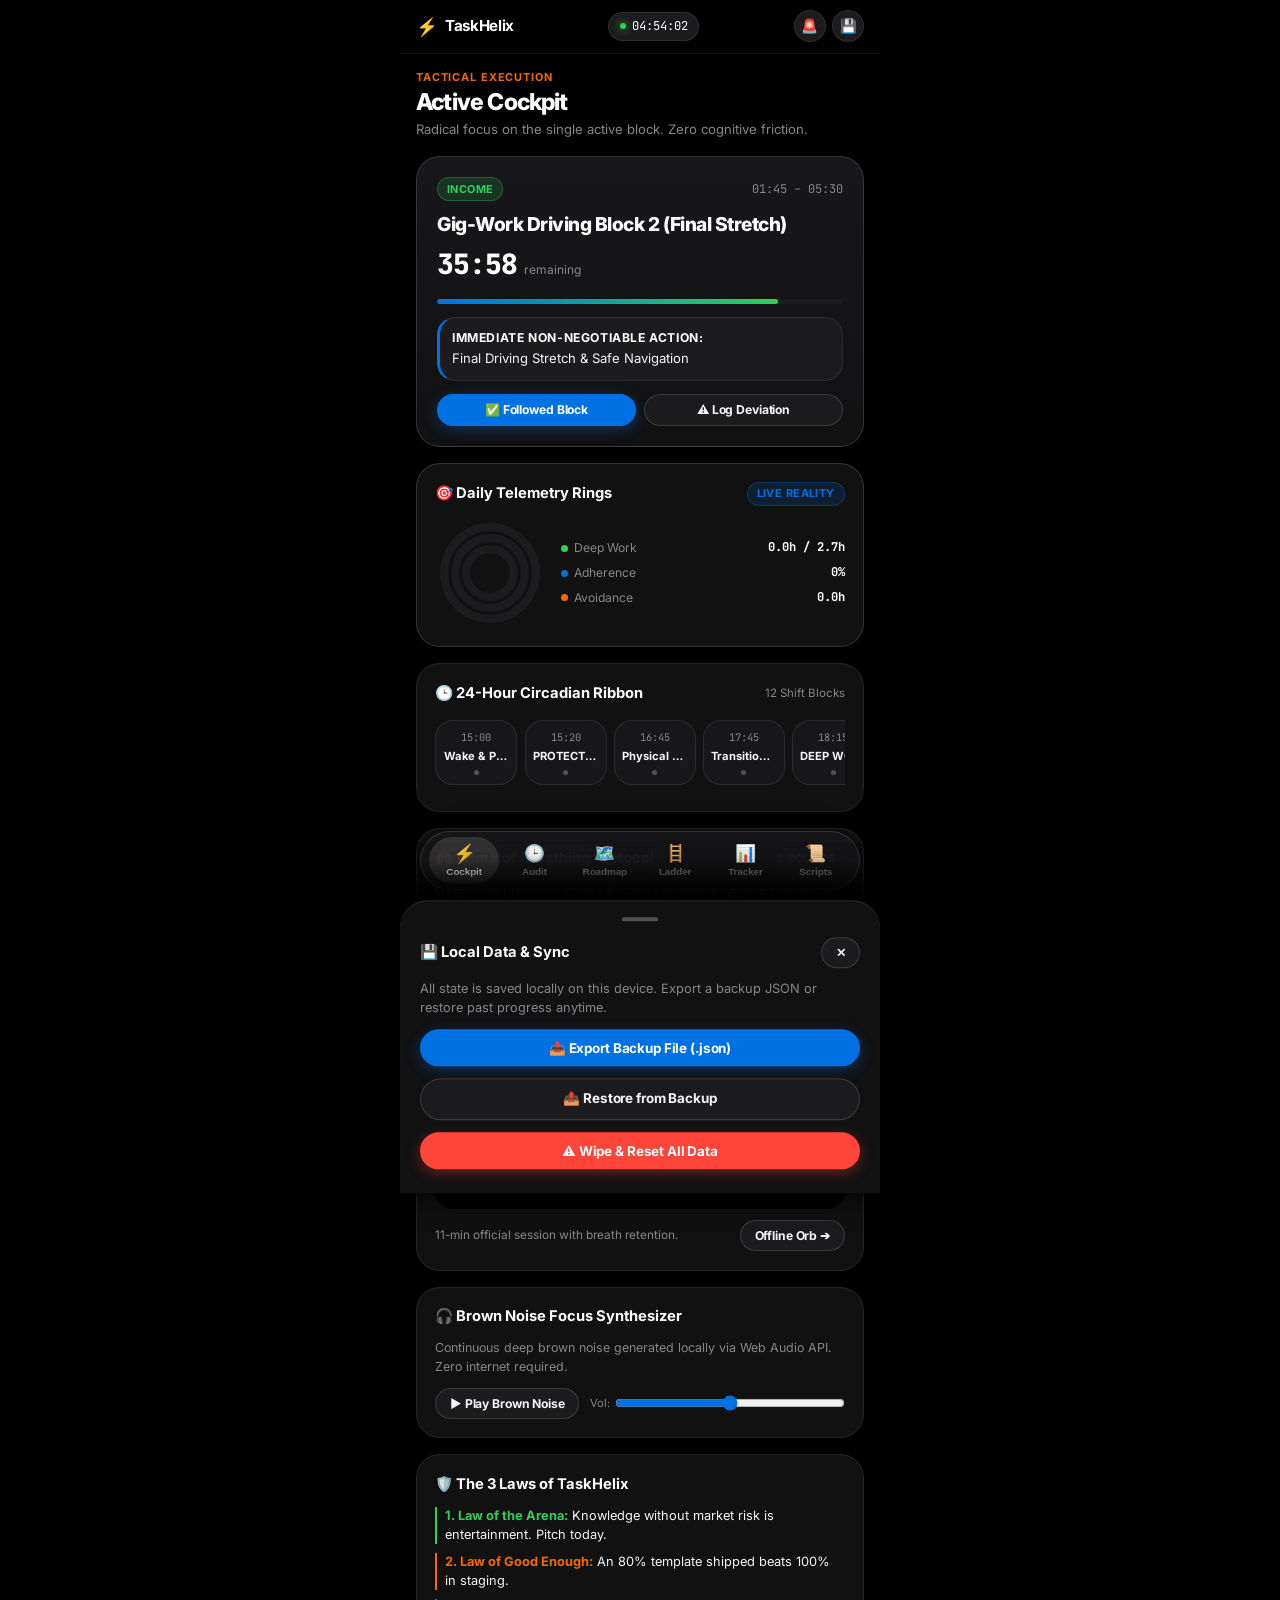
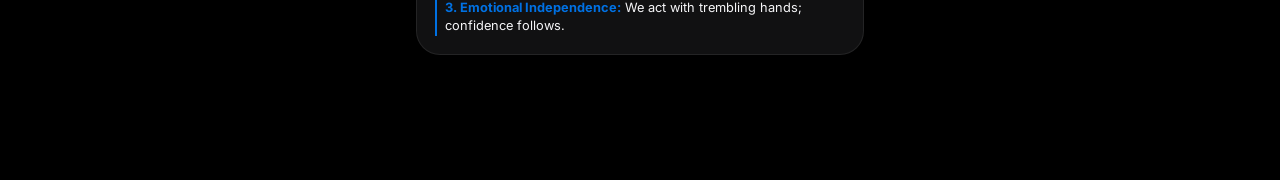
==== TaskHelix app beta 2/index.html @ 46ab6966 "feat(beta2): build complete ground-up mobile-first TaskHelix App Beta 2 with Apple Obsidian showroom" ====
<!DOCTYPE html>
<html lang="en">
<head>
  <meta charset="UTF-8">
  <meta name="viewport" content="width=device-width, initial-scale=1.0, maximum-scale=1.0, user-scalable=no, viewport-fit=cover">
  <meta name="description" content="TaskHelix Mobile OS (Beta 2) — Behavioral activation, circadian shift tracking, and systematic exposure system for agency operators.">
  <title>TaskHelix // Mobile OS (Beta 2)</title>

  <!-- PWA & Mobile Web App Meta -->
  <link rel="manifest" href="manifest.json">
  <meta name="theme-color" content="#000000">
  <meta name="mobile-web-app-capable" content="yes">
  <meta name="apple-mobile-web-app-capable" content="yes">
  <meta name="apple-mobile-web-app-status-bar-style" content="black-translucent">
  <meta name="apple-mobile-web-app-title" content="TaskHelix">

  <!-- Favicon & Touch Icon -->
  <link rel="icon" href="data:image/svg+xml,<svg xmlns=%22http://www.w3.org/2000/svg%22 viewBox=%220 0 100 100%22><text y=%22.9em%22 font-size=%2290%22>⚡</text></svg>">
  <link rel="apple-touch-icon" href="data:image/svg+xml,<svg xmlns='http://www.w3.org/2000/svg' viewBox='0 0 100 100'><rect width='100' height='100' rx='28' fill='%23000000'/><text x='50%' y='68%' font-size='60' text-anchor='middle'>⚡</text></svg>">

  <!-- Typography: Apple SF Pro Display / Inter & JetBrains Mono -->
  <link rel="preconnect" href="https://fonts.googleapis.com">
  <link rel="preconnect" href="https://fonts.gstatic.com" crossorigin>
  <link href="https://fonts.googleapis.com/css2?family=Inter:wght@400;500;600;700;800&family=JetBrains+Mono:wght@500;700;800&display=swap" rel="stylesheet">

  <link rel="stylesheet" href="styles.css">
</head>
<body>

  <!-- Mobile App Shell Container -->
  <div class="app-shell">

    <!-- 1. Mobile Sticky Top Header -->
    <header class="mobile-header">
      <div class="brand-badge">
        <span class="logo-icon">⚡</span>
        <span>TaskHelix</span>
      </div>

      <div class="header-clock-capsule">
        <div class="header-clock-pulse"></div>
        <span id="liveClockDisplay">15:00:00</span>
      </div>

      <div class="header-actions">
        <button class="icon-btn" id="btnEmergencyTrigger" aria-label="Emergency Procrastination Reset" onclick="openEmergencySheet()">
          🚨
        </button>
        <button class="icon-btn" id="btnDataSync" aria-label="Backup & Data Sync" onclick="openDataSheet()">
          💾
        </button>
      </div>
    </header>

    <!-- 2. Main Screen Container -->
    <main class="screen-container">

      <!-- ====================================================================
           SCREEN 1: ACTIVE EXECUTION COCKPIT
           ==================================================================== -->
      <section id="screen_cockpit" class="screen-view active">
        
        <span class="screen-eyebrow orange">Tactical Execution</span>
        <h1 class="screen-title">Active Cockpit</h1>
        <p class="screen-subtitle">Radical focus on the single active block. Zero cognitive friction.</p>

        <!-- Hero Shift Block Stage -->
        <div class="hero-block-stage">
          <div class="card-top-row">
            <span class="badge-pill emerald" id="heroShiftTypeBadge">Routine</span>
            <span style="font-size:0.75rem; color:var(--text-platinum); font-family:var(--font-mono);" id="heroTimeRange">15:00 – 15:20</span>
          </div>

          <h2 class="hero-block-name" id="heroBlockTitle">Wake & Physiological Ignition</h2>

          <div class="hero-timer-display">
            <span class="hero-countdown-digits" id="heroCountdownDigits">20:00</span>
            <span style="font-size:0.75rem; color:var(--text-platinum);">remaining</span>
          </div>

          <div class="hero-progress-track">
            <div class="hero-progress-fill" id="heroProgressBar" style="width: 0%;"></div>
          </div>

          <div class="hero-action-box">
            <strong>Immediate Non-Negotiable Action:</strong>
            <span id="heroActionInstruction">Execute Wim Hof Breathing (3 Rounds) & drink 500ml water.</span>
          </div>

          <div style="display:grid; grid-template-columns: 1fr 1fr; gap:0.5rem;">
            <button class="btn-mobile btn-apple-primary btn-apple-sm" onclick="auditCurrentBlock(true)">
              ✅ Followed Block
            </button>
            <button class="btn-mobile btn-apple-secondary btn-apple-sm" onclick="openDeviationSheetForCurrent()">
              ⚠️ Log Deviation
            </button>
          </div>
        </div>

        <!-- Apple Activity Concentric Rings Card -->
        <div class="mobile-card glow-subtle">
          <div class="card-top-row">
            <span class="card-title-sm">🎯 Daily Telemetry Rings</span>
            <span class="badge-pill blue">Live Reality</span>
          </div>

          <div class="rings-container">
            <div class="rings-svg-wrap">
              <svg viewBox="0 0 120 120" width="110" height="110">
                <!-- Outer Green Ring (Deep Work) -->
                <circle cx="60" cy="60" r="50" class="ring-circle-bg"/>
                <circle cx="60" cy="60" r="50" class="ring-circle-val ring-outer" id="ringDeepWork" stroke-dasharray="314.16" stroke-dashoffset="314.16"/>
                <!-- Middle Blue Ring (Adherence %) -->
                <circle cx="60" cy="60" r="38" class="ring-circle-bg"/>
                <circle cx="60" cy="60" r="38" class="ring-circle-val ring-middle" id="ringAdherence" stroke-dasharray="238.76" stroke-dashoffset="238.76"/>
                <!-- Inner Orange Ring (Avoidance Hours) -->
                <circle cx="60" cy="60" r="26" class="ring-circle-bg"/>
                <circle cx="60" cy="60" r="26" class="ring-circle-val ring-inner" id="ringAvoidance" stroke-dasharray="163.36" stroke-dashoffset="163.36"/>
              </svg>
            </div>

            <div class="rings-legend">
              <div class="legend-item">
                <span class="legend-label">
                  <span class="legend-dot" style="background-color:var(--color-emerald-active);"></span>
                  Deep Work
                </span>
                <span class="legend-val" id="legendDeepWorkVal">0.0h / 2.7h</span>
              </div>
              <div class="legend-item">
                <span class="legend-label">
                  <span class="legend-dot" style="background-color:var(--color-apple-blue);"></span>
                  Adherence
                </span>
                <span class="legend-val" id="legendAdherenceVal">0%</span>
              </div>
              <div class="legend-item">
                <span class="legend-label">
                  <span class="legend-dot" style="background-color:var(--color-signal-orange);"></span>
                  Avoidance
                </span>
                <span class="legend-val" id="legendAvoidanceVal">0.0h</span>
              </div>
            </div>
          </div>
        </div>

        <!-- 24-Hour Shift Ribbon (Circadian Timeline) -->
        <div class="mobile-card">
          <div class="card-top-row">
            <span class="card-title-sm">🕒 24-Hour Circadian Ribbon</span>
            <span style="font-size:0.72rem; color:var(--text-platinum);">12 Shift Blocks</span>
          </div>

          <div class="shift-ribbon-scroll" id="shiftRibbonList">
            <!-- Dynamically populated 12 blocks -->
          </div>
        </div>

        <!-- Wim Hof Guided Breathing Showcase Vitrine -->
        <div class="mobile-card">
          <div class="card-top-row">
            <span class="card-title-sm">🫁 Wim Hof Breathing Protocol</span>
            <span class="badge-pill violet">3 Rounds</span>
          </div>

          <p style="font-size:0.78rem; color:var(--text-platinum); margin-bottom:0.75rem;">
            Oxygenate prefrontal cortex & down-regulate amygdala resistance before starting outreach.
          </p>

          <!-- Mode Segmented Switcher -->
          <div class="breathing-segmented-bar" role="tablist">
            <button class="breathing-seg-btn active" id="btnSegVideo" onclick="switchBreathingTab('video')">
              📺 Guided Video (Official)
            </button>
            <button class="breathing-seg-btn" id="btnSegOrb" onclick="switchBreathingTab('orb')">
              🫧 Visual Breath Orb
            </button>
          </div>

          <!-- Video Mode View -->
          <div id="viewBreathingVideo">
            <div class="video-player-wrap">
              <iframe 
                id="wimHofVideoFrame"
                src="https://www.youtube-nocookie.com/embed/tybOi4hjZFQ?rel=0&modestbranding=1&enablejsapi=1" 
                title="Wim Hof Method Guided Breathing (3 Rounds Slow Pace)" 
                allow="accelerometer; autoplay; clipboard-write; encrypted-media; gyroscope; picture-in-picture; web-share" 
                allowfullscreen>
              </iframe>
            </div>
            <div style="display:flex; justify-content:space-between; align-items:center; margin-top:0.65rem; font-size:0.74rem; color:var(--text-platinum);">
              <span>11-min official session with breath retention.</span>
              <button class="btn-mobile btn-apple-secondary btn-apple-sm" onclick="switchBreathingTab('orb')">
                Offline Orb ➔
              </button>
            </div>
          </div>

          <!-- Visual Breath Orb Mode View (Offline Web Audio Synthesizer) -->
          <div id="viewBreathingOrb" style="display:none;">
            <div class="breath-orb-stage">
              <div class="breath-orb" id="breathOrbElement">
                <span id="breathOrbText">Ready</span>
              </div>
            </div>
            <span id="breathOrbStatus" style="display:block; text-align:center; font-family:var(--font-mono); font-size:0.78rem; color:var(--text-platinum); margin-bottom:0.75rem;">
              Ready for 3 Rounds
            </span>
            <div style="display:flex; gap:0.4rem;">
              <button class="btn-mobile btn-apple-primary" id="btnStartWimHofOrb" onclick="WimHofEngine.start()">
                Start 3 Rounds
              </button>
              <button class="btn-mobile btn-apple-secondary" onclick="WimHofEngine.reset()">
                Reset
              </button>
            </div>
          </div>
        </div>

        <!-- Ambient Focus Audio Synthesizer Card -->
        <div class="mobile-card">
          <div class="card-top-row">
            <span class="card-title-sm">🎧 Brown Noise Focus Synthesizer</span>
            <span class="badge-pill emerald" id="audioPlayingBadge" style="display:none;">Active</span>
          </div>
          <p style="font-size:0.78rem; color:var(--text-platinum); margin-bottom:0.75rem;">
            Continuous deep brown noise generated locally via Web Audio API. Zero internet required.
          </p>
          <div style="display:flex; align-items:center; gap:0.65rem;">
            <button class="btn-mobile btn-apple-secondary btn-apple-sm" id="btnToggleBrownNoise" onclick="AudioSynthesizer.toggleBrownNoise()">
              ▶ Play Brown Noise
            </button>
            <div style="display:flex; align-items:center; gap:0.35rem; flex:1;">
              <label for="sliderVolume" style="font-size:0.7rem; color:var(--text-platinum);">Vol:</label>
              <input type="range" id="sliderVolume" aria-label="Audio Volume" min="0" max="1" step="0.05" value="0.5" style="width:100%; accent-color:var(--color-apple-blue);" oninput="AudioSynthesizer.setVolume(this.value)">
            </div>
          </div>
        </div>

        <!-- 3 Mindset Laws Card -->
        <div class="mobile-card">
          <div class="card-top-row">
            <span class="card-title-sm">🛡️ The 3 Laws of TaskHelix</span>
          </div>
          <div style="display:flex; flex-direction:column; gap:0.55rem; font-size:0.8rem;">
            <div style="border-left:2px solid var(--color-emerald-active); padding-left:0.5rem;">
              <strong style="color:var(--color-emerald-active);">1. Law of the Arena:</strong> Knowledge without market risk is entertainment. Pitch today.
            </div>
            <div style="border-left:2px solid var(--color-signal-orange); padding-left:0.5rem;">
              <strong style="color:var(--color-signal-orange);">2. Law of Good Enough:</strong> An 80% template shipped beats 100% in staging.
            </div>
            <div style="border-left:2px solid var(--color-apple-blue); padding-left:0.5rem;">
              <strong style="color:var(--color-apple-blue);">3. Emotional Independence:</strong> We act with trembling hands; confidence follows.
            </div>
          </div>
        </div>

      </section>


      <!-- ====================================================================
           SCREEN 2: SCHEDULE REALITY AUDIT
           ==================================================================== -->
      <section id="screen_audit" class="screen-view">
        
        <span class="screen-eyebrow emerald">Truth Architecture</span>
        <h1 class="screen-title">Schedule Reality Audit</h1>
        <p class="screen-subtitle">Log what actually happened with zero shame. Turn avoidance into behavioral data.</p>

        <!-- Date Navigation Bar -->
        <div class="audit-date-nav">
          <button class="btn-mobile btn-apple-secondary btn-apple-sm" onclick="changeAuditDate(-1)">◀ Prev</button>
          <span id="auditDateLabel" style="font-family:var(--font-mono); font-size:0.85rem; font-weight:700; color:var(--text-white);">Today</span>
          <button class="btn-mobile btn-apple-secondary btn-apple-sm" onclick="changeAuditDate(1)">Next ▶</button>
        </div>

        <!-- Daily Rollup Score Card -->
        <div class="mobile-card">
          <div class="card-top-row">
            <span class="card-title-sm">📊 Adherence Summary</span>
            <span class="badge-pill emerald" id="auditAdherenceBadge">0% Followed</span>
          </div>
          <div style="display:flex; justify-content:space-between; font-size:0.78rem; color:var(--text-platinum); margin-top:0.4rem;">
            <span>Deep Work Logged: <strong style="color:var(--text-white);" id="auditDeepWorkTotal">0.0 hrs</strong></span>
            <span>Avoidance Logged: <strong style="color:var(--color-signal-orange);" id="auditAvoidanceTotal">0.0 hrs</strong></span>
          </div>
        </div>

        <!-- 12 Schedule Blocks Audit List -->
        <div id="auditBlockCardsList">
          <!-- Dynamically populated -->
        </div>

      </section>


      <!-- ====================================================================
           SCREEN 3: 12-WEEK TRANSFORMATION ROADMAP
           ==================================================================== -->
      <section id="screen_roadmap" class="screen-view">
        
        <span class="screen-eyebrow violet">Master Progression</span>
        <h1 class="screen-title">12-Week Roadmap</h1>
        <p class="screen-subtitle">Progressive overload in difficulty. Check off daily and weekly non-negotiables.</p>

        <!-- Week Cards Stream -->
        <div id="roadmapWeeksStream">
          <!-- Dynamically populated 12 weeks -->
        </div>

      </section>


      <!-- ====================================================================
           SCREEN 4: SYSTEMATIC EXPOSURE LADDER
           ==================================================================== -->
      <section id="screen_ladder" class="screen-view">
        
        <span class="screen-eyebrow violet">Limbic Desensitization</span>
        <h1 class="screen-title">Exposure Ladder</h1>
        <p class="screen-subtitle">Survive each micro-exposure to down-regulate resistance and build earned confidence.</p>

        <div id="exposureRungsStream">
          <!-- Dynamically populated 10 rungs -->
        </div>

      </section>


      <!-- ====================================================================
           SCREEN 5: BEHAVIORAL ACTIVATION TRACKER
           ==================================================================== -->
      <section id="screen_tracker" class="screen-view">
        
        <span class="screen-eyebrow blue">Behavioral Activation</span>
        <h1 class="screen-title">Mood Lift Tracker</h1>
        <p class="screen-subtitle">Proof that action precedes motivation. Log what you did and measure the mood lift.</p>

        <!-- Fast Action Logger Card -->
        <div class="mobile-card">
          <div class="card-top-row">
            <span class="card-title-sm">📝 Log Behavioral Action</span>
          </div>

          <form class="form-stack" onsubmit="submitTrackerLog(event)">
            <div class="form-group-mobile">
              <label for="inputTrackerAction" class="form-label-mobile">Exact Behavioral Action</label>
              <input type="text" id="inputTrackerAction" aria-label="Exact Behavioral Action Description" class="form-input-mobile" placeholder="e.g. Sent 2 Upwork proposals with Loom" required>
            </div>

            <div class="form-group-mobile">
              <label for="inputTrackerDuration" class="form-label-mobile">Duration (Minutes)</label>
              <input type="number" id="inputTrackerDuration" aria-label="Duration in minutes" class="form-input-mobile" value="25" min="1" max="300">
            </div>

            <div class="form-group-mobile">
              <div style="display:flex; justify-content:space-between;">
                <label for="inputMoodBefore" class="form-label-mobile">Mood Before (1-5)</label>
                <span id="labelMoodBeforeVal" style="font-family:var(--font-mono); font-size:0.8rem; font-weight:700; color:var(--text-white);">2</span>
              </div>
              <input type="range" id="inputMoodBefore" aria-label="Mood Before on scale 1 to 5" min="1" max="5" value="2" style="width:100%; accent-color:var(--color-apple-blue);" oninput="document.getElementById('labelMoodBeforeVal').textContent = this.value">
            </div>

            <div class="form-group-mobile">
              <div style="display:flex; justify-content:space-between;">
                <label for="inputMoodAfter" class="form-label-mobile">Mood After (1-5)</label>
                <span id="labelMoodAfterVal" style="font-family:var(--font-mono); font-size:0.8rem; font-weight:700; color:var(--color-emerald-active);">4</span>
              </div>
              <input type="range" id="inputMoodAfter" aria-label="Mood After on scale 1 to 5" min="1" max="5" value="4" style="width:100%; accent-color:var(--color-emerald-active);" oninput="document.getElementById('labelMoodAfterVal').textContent = this.value">
            </div>

            <div class="form-group-mobile">
              <label for="inputTrackerNotes" class="form-label-mobile">Resistance / Victory Notes</label>
              <input type="text" id="inputTrackerNotes" aria-label="Resistance or Victory Notes" class="form-input-mobile" placeholder="e.g. Felt urge to check YouTube; pushed through.">
            </div>

            <button type="submit" class="btn-mobile btn-apple-primary">
              Log Action & Calculate Lift
            </button>
          </form>
        </div>

        <!-- Recent Logs History Stream -->
        <div id="trackerLogsHistoryStream">
          <!-- Dynamically populated logs -->
        </div>

      </section>


      <!-- ====================================================================
           SCREEN 6: SCRIPT VAULT & SOPS
           ==================================================================== -->
      <section id="screen_scripts" class="screen-view">
        
        <span class="screen-eyebrow orange">Tactical Scripts</span>
        <h1 class="screen-title">Script Vault & SOPs</h1>
        <p class="screen-subtitle">1-Tap copyable battle-tested outreach hooks, discovery frameworks, and boundary defense.</p>

        <div id="scriptVaultStream">
          <!-- Dynamically populated scripts -->
        </div>

      </section>

    </main>


    <!-- 3. Native Slide-Up Bottom Sheet: Deviation Logger -->
    <div class="sheet-backdrop" id="deviationSheetBackdrop" onclick="closeDeviationSheet()"></div>
    <div class="mobile-sheet" id="deviationSheet">
      <div class="sheet-handle-bar"></div>
      <div class="card-top-row">
        <span class="card-title-sm" id="deviationModalTitle">Log Schedule Deviation</span>
        <button class="btn-mobile btn-apple-secondary btn-apple-sm" onclick="closeDeviationSheet()">✕</button>
      </div>

      <div class="form-stack" style="margin-top:0.5rem;">
        <div class="form-group-mobile">
          <label class="form-label-mobile">1. What did you do instead? (Avoidance Activity)</label>
          <div style="display:flex; flex-wrap:wrap; gap:0.4rem;" id="deviationActivityPills">
            <!-- Populated from data.js -->
          </div>
        </div>

        <div class="form-group-mobile">
          <label class="form-label-mobile">2. Underlying Emotional Driver (Truth Audit)</label>
          <div style="display:flex; flex-wrap:wrap; gap:0.4rem;" id="deviationDriverPills">
            <!-- Populated from data.js -->
          </div>
        </div>

        <div class="form-group-mobile">
          <label for="inputDeviationNotes" class="form-label-mobile">3. Optional Details / Specific Thought Pattern</label>
          <input type="text" id="inputDeviationNotes" aria-label="Optional details for schedule deviation" class="form-input-mobile" placeholder="e.g. Felt anxious about pitch quality.">
        </div>

        <div style="display:grid; grid-template-columns: 1fr 1fr; gap:0.5rem; margin-top:0.5rem;">
          <button class="btn-mobile btn-apple-primary" onclick="saveDeviationLog()">
            Save Audit
          </button>
          <button class="btn-mobile btn-apple-secondary" onclick="closeDeviationSheet()">
            Cancel
          </button>
        </div>
      </div>
    </div>


    <!-- 4. Native Slide-Up Bottom Sheet: Emergency Reset -->
    <div class="sheet-backdrop" id="emergencySheetBackdrop" onclick="closeEmergencySheet()"></div>
    <div class="mobile-sheet" id="emergencySheet">
      <div class="sheet-handle-bar"></div>
      <div class="card-top-row">
        <span class="card-title-sm" style="color:var(--color-crimson-alert);">🚨 2-Minute Acute Freeze Protocol</span>
        <button class="btn-mobile btn-apple-secondary btn-apple-sm" onclick="closeEmergencySheet()">✕</button>
      </div>

      <div style="text-align:center; padding:1rem 0;">
        <div style="font-family:var(--font-mono); font-size:2.5rem; font-weight:800; color:var(--color-crimson-alert);" id="emergencyDigits">02:00</div>
        <p style="font-size:0.8rem; color:var(--text-platinum); margin-top:0.35rem;">
          Stand up. 10 air squats. Open Upwork. Write ONE sentence.
        </p>
      </div>

      <div style="display:flex; gap:0.4rem;">
        <button class="btn-mobile btn-apple-emergency" id="btnEmergencyAction" onclick="EmergencyTimer.toggle()">
          Start 2-Min Reset
        </button>
        <button class="btn-mobile btn-apple-secondary" onclick="EmergencyTimer.reset()">
          Reset
        </button>
      </div>
    </div>


    <!-- 5. Native Slide-Up Bottom Sheet: Data Backup & Sync -->
    <div class="sheet-backdrop" id="dataSheetBackdrop" onclick="closeDataSheet()"></div>
    <div class="mobile-sheet" id="dataSheet">
      <div class="sheet-handle-bar"></div>
      <div class="card-top-row">
        <span class="card-title-sm">💾 Local Data & Sync</span>
        <button class="btn-mobile btn-apple-secondary btn-apple-sm" onclick="closeDataSheet()">✕</button>
      </div>

      <p style="font-size:0.8rem; color:var(--text-platinum); margin-bottom:0.75rem;">
        All state is saved locally on this device. Export a backup JSON or restore past progress anytime.
      </p>

      <div class="form-stack">
        <button class="btn-mobile btn-apple-primary" onclick="exportDataBackup()">
          📥 Export Backup File (.json)
        </button>
        <label class="btn-mobile btn-apple-secondary" style="cursor:pointer; text-align:center;">
          📤 Restore from Backup
          <input type="file" id="inputImportFile" accept=".json" style="display:none;" onchange="importDataBackup(event)">
        </label>
        <button class="btn-mobile btn-apple-emergency" onclick="resetAllDataConfirm()">
          ⚠️ Wipe & Reset All Data
        </button>
      </div>
    </div>


    <!-- 6. Native Floating Glassmorphism Bottom Dock -->
    <nav class="mobile-bottom-dock" aria-label="Main App Navigation">
      <button class="dock-tab-btn active" id="dockTabCockpit" onclick="switchScreen('cockpit')">
        <span class="dock-tab-icon">⚡</span>
        <span class="dock-tab-label">Cockpit</span>
      </button>

      <button class="dock-tab-btn" id="dockTabAudit" onclick="switchScreen('audit')">
        <span class="dock-tab-icon">🕒</span>
        <span class="dock-tab-label">Audit</span>
      </button>

      <button class="dock-tab-btn" id="dockTabRoadmap" onclick="switchScreen('roadmap')">
        <span class="dock-tab-icon">🗺️</span>
        <span class="dock-tab-label">Roadmap</span>
      </button>

      <button class="dock-tab-btn" id="dockTabLadder" onclick="switchScreen('ladder')">
        <span class="dock-tab-icon">🪜</span>
        <span class="dock-tab-label">Ladder</span>
      </button>

      <button class="dock-tab-btn" id="dockTabTracker" onclick="switchScreen('tracker')">
        <span class="dock-tab-icon">📊</span>
        <span class="dock-tab-label">Tracker</span>
      </button>

      <button class="dock-tab-btn" id="dockTabScripts" onclick="switchScreen('scripts')">
        <span class="dock-tab-icon">📜</span>
        <span class="dock-tab-label">Scripts</span>
      </button>
    </nav>

  </div>

  <!-- Scripts -->
  <script src="data.js"></script>
  <script src="app.js"></script>
</body>
</html>
---- TaskHelix app beta 2/styles.css ----
/* ==========================================================================
   TASKHELIX MOBILE APP (BETA 2) — APPLE OBSIDIAN SHOWROOM DESIGN SYSTEM
   Mobile-First Pure Native Ergonomics & OLED True Black Architecture
   ========================================================================== */

:root {
  /* Surfaces & Obsidian Depth */
  --bg-app: #000000;
  --bg-card: #111112;
  --bg-card-subtle: #18181b;
  --bg-complication: #1c1c1e;
  --bg-elevated: #242426;
  --border-subtle: rgba(255, 255, 255, 0.08);
  --border-medium: rgba(255, 255, 255, 0.14);
  --border-active: rgba(255, 255, 255, 0.28);

  /* Apple Action & Status Colors */
  --color-apple-blue: #0071e3;
  --color-apple-blue-hover: #0077ed;
  --color-apple-blue-glow: rgba(0, 113, 227, 0.35);
  
  --color-emerald-active: #30d158;
  --color-emerald-glow: rgba(48, 209, 88, 0.25);
  
  --color-signal-orange: #f56900;
  --color-signal-orange-glow: rgba(245, 105, 0, 0.25);
  
  --color-iris-violet: #a370f7;
  --color-reef-teal: #00a1b3;
  --color-crimson-alert: #ff453a;

  /* Typography & High-Contrast Grays */
  --text-white: #ffffff;
  --text-frost: #f5f5f7;
  --text-platinum: #86868b;
  --text-charcoal: #515154;

  /* Strict Mobile Radii */
  --radius-card: 24px;
  --radius-card-sm: 18px;
  --radius-button: 32px;
  --radius-pill: 980px;

  /* Font Stacks & Tracking */
  --font-system: -apple-system, BlinkMacSystemFont, "SF Pro Display", "SF Pro Text", "Inter", sans-serif;
  --font-mono: "JetBrains Mono", SFMono-Regular, Menlo, Monaco, Consolas, monospace;

  /* Transitions */
  --trans-fast: 0.18s cubic-bezier(0.16, 1, 0.3, 1);
  --trans-spring: 0.36s cubic-bezier(0.34, 1.56, 0.64, 1);
}

/* --------------------------------------------------------------------------
   1. Reset & Mobile Viewport Constraints
   -------------------------------------------------------------------------- */
*, *::before, *::after {
  box-sizing: border-box;
  margin: 0;
  padding: 0;
  -webkit-tap-highlight-color: transparent;
}

html {
  background-color: #000000;
  color: var(--text-frost);
  font-family: var(--font-system);
  font-size: 16px;
  line-height: 1.45;
  -webkit-font-smoothing: antialiased;
  -moz-osx-font-smoothing: grayscale;
}

body {
  background-color: var(--bg-app);
  min-height: 100vh;
  display: flex;
  justify-content: center;
  overflow-x: hidden;
}

/* Constrain to Mobile App Shell Dimensions */
.app-shell {
  width: 100%;
  max-width: 480px;
  min-height: 100vh;
  background-color: var(--bg-app);
  position: relative;
  display: flex;
  flex-direction: column;
  padding-bottom: calc(85px + env(safe-area-inset-bottom));
}

/* --------------------------------------------------------------------------
   2. Mobile Sticky Header Bar
   -------------------------------------------------------------------------- */
.mobile-header {
  position: sticky;
  top: 0;
  z-index: 100;
  background-color: rgba(0, 0, 0, 0.85);
  backdrop-filter: blur(20px);
  -webkit-backdrop-filter: blur(20px);
  border-bottom: 1px solid var(--border-subtle);
  padding: 0.65rem 1rem;
  padding-top: max(0.65rem, env(safe-area-inset-top));
  display: flex;
  justify-content: space-between;
  align-items: center;
}

.brand-badge {
  display: flex;
  align-items: center;
  gap: 0.45rem;
  font-size: 0.95rem;
  font-weight: 700;
  color: var(--text-white);
  letter-spacing: -0.02em;
}

.brand-badge .logo-icon {
  font-size: 1.1rem;
  color: var(--color-signal-orange);
}

.header-clock-capsule {
  display: flex;
  align-items: center;
  gap: 0.4rem;
  background-color: var(--bg-complication);
  border: 1px solid var(--border-subtle);
  border-radius: var(--radius-pill);
  padding: 0.28rem 0.65rem;
  font-family: var(--font-mono);
  font-size: 0.76rem;
  color: var(--text-white);
}

.header-clock-pulse {
  width: 6px;
  height: 6px;
  border-radius: 50%;
  background-color: var(--color-emerald-active);
  box-shadow: 0 0 8px var(--color-emerald-active);
  animation: pulseBeacon 2s infinite ease-in-out;
}

.header-actions {
  display: flex;
  align-items: center;
  gap: 0.4rem;
}

.icon-btn {
  background-color: var(--bg-complication);
  border: 1px solid var(--border-subtle);
  color: var(--text-frost);
  width: 32px;
  height: 32px;
  border-radius: 50%;
  display: flex;
  align-items: center;
  justify-content: center;
  cursor: pointer;
  font-size: 0.85rem;
  transition: all var(--trans-fast);
}

.icon-btn:active {
  transform: scale(0.92);
  background-color: var(--bg-elevated);
}

/* --------------------------------------------------------------------------
   3. Content Container & Screen Views
   -------------------------------------------------------------------------- */
.screen-container {
  flex: 1;
  padding: 1rem 1rem 1.5rem;
}

.screen-view {
  display: none;
  animation: screenFadeIn 0.25s ease-out;
}

.screen-view.active {
  display: block;
}

@keyframes screenFadeIn {
  from { opacity: 0; transform: translateY(6px); }
  to { opacity: 1; transform: translateY(0); }
}

.screen-eyebrow {
  font-size: 0.68rem;
  font-weight: 700;
  text-transform: uppercase;
  letter-spacing: 0.08em;
  margin-bottom: 0.2rem;
  display: block;
}

.screen-eyebrow.orange { color: var(--color-signal-orange); }
.screen-eyebrow.blue { color: var(--color-apple-blue); }
.screen-eyebrow.emerald { color: var(--color-emerald-active); }
.screen-eyebrow.violet { color: var(--color-iris-violet); }

.screen-title {
  font-size: 1.45rem;
  font-weight: 800;
  letter-spacing: -0.035em;
  color: var(--text-white);
  line-height: 1.15;
  margin-bottom: 0.35rem;
}

.screen-subtitle {
  font-size: 0.82rem;
  color: var(--text-platinum);
  line-height: 1.35;
  margin-bottom: 1.1rem;
}

/* --------------------------------------------------------------------------
   4. Mobile Obsidian Cards & Containers
   -------------------------------------------------------------------------- */
.mobile-card {
  background-color: var(--bg-card);
  border: 1px solid var(--border-subtle);
  border-radius: var(--radius-card);
  padding: 1.15rem;
  margin-bottom: 1rem;
  position: relative;
  overflow: hidden;
}

.mobile-card.glow-subtle {
  border-color: var(--border-medium);
}

.card-top-row {
  display: flex;
  justify-content: space-between;
  align-items: center;
  margin-bottom: 0.75rem;
}

.card-title-sm {
  font-size: 0.92rem;
  font-weight: 700;
  color: var(--text-white);
  display: flex;
  align-items: center;
  gap: 0.4rem;
}

.badge-pill {
  font-size: 0.68rem;
  font-weight: 700;
  padding: 0.2rem 0.55rem;
  border-radius: var(--radius-pill);
  text-transform: uppercase;
  letter-spacing: 0.04em;
}

.badge-pill.emerald {
  background-color: rgba(48, 209, 88, 0.15);
  color: var(--color-emerald-active);
  border: 1px solid rgba(48, 209, 88, 0.3);
}

.badge-pill.orange {
  background-color: rgba(245, 105, 0, 0.15);
  color: var(--color-signal-orange);
  border: 1px solid rgba(245, 105, 0, 0.3);
}

.badge-pill.blue {
  background-color: rgba(0, 113, 227, 0.15);
  color: var(--color-apple-blue);
  border: 1px solid rgba(0, 113, 227, 0.3);
}

/* --------------------------------------------------------------------------
   5. Active Block Hero Focus Stage
   -------------------------------------------------------------------------- */
.hero-block-stage {
  background: linear-gradient(180deg, #18181c 0%, #111112 100%);
  border: 1px solid var(--border-medium);
  border-radius: var(--radius-card);
  padding: 1.25rem;
  margin-bottom: 1rem;
}

.hero-block-name {
  font-size: 1.2rem;
  font-weight: 800;
  color: var(--text-white);
  letter-spacing: -0.025em;
  line-height: 1.2;
  margin-bottom: 0.4rem;
}

.hero-timer-display {
  display: flex;
  align-items: baseline;
  gap: 0.45rem;
  margin: 0.5rem 0 0.85rem;
}

.hero-countdown-digits {
  font-family: var(--font-mono);
  font-size: 1.75rem;
  font-weight: 800;
  color: var(--text-white);
  letter-spacing: -0.04em;
}

.hero-progress-track {
  width: 100%;
  height: 5px;
  background-color: var(--bg-complication);
  border-radius: var(--radius-pill);
  overflow: hidden;
  margin-bottom: 0.85rem;
}

.hero-progress-fill {
  height: 100%;
  width: 0%;
  background: linear-gradient(90deg, var(--color-apple-blue), var(--color-emerald-active));
  border-radius: var(--radius-pill);
  transition: width 0.4s ease;
}

.hero-action-box {
  background-color: var(--bg-complication);
  border: 1px solid var(--border-subtle);
  border-left: 3px solid var(--color-apple-blue);
  border-radius: var(--radius-card-sm);
  padding: 0.75rem;
  font-size: 0.82rem;
  color: var(--text-frost);
  line-height: 1.35;
  margin-bottom: 0.85rem;
}

.hero-action-box strong {
  color: var(--text-white);
  display: block;
  font-size: 0.76rem;
  text-transform: uppercase;
  letter-spacing: 0.05em;
  margin-bottom: 0.2rem;
}

/* --------------------------------------------------------------------------
   6. Concentric Activity Rings (Apple Fitness Style)
   -------------------------------------------------------------------------- */
.rings-container {
  display: flex;
  align-items: center;
  gap: 1rem;
}

.rings-svg-wrap {
  width: 110px;
  height: 110px;
  flex-shrink: 0;
  position: relative;
}

.ring-circle-bg {
  fill: none;
  stroke: #1c1c1e;
  stroke-width: 9;
}

.ring-circle-val {
  fill: none;
  stroke-width: 9;
  stroke-linecap: round;
  transform: rotate(-90deg);
  transform-origin: 50% 50%;
  transition: stroke-dashoffset 0.6s cubic-bezier(0.16, 1, 0.3, 1);
}

.ring-outer { stroke: var(--color-emerald-active); }
.ring-middle { stroke: var(--color-apple-blue); }
.ring-inner { stroke: var(--color-signal-orange); }

.rings-legend {
  display: flex;
  flex-direction: column;
  gap: 0.45rem;
  flex: 1;
}

.legend-item {
  display: flex;
  justify-content: space-between;
  align-items: center;
  font-size: 0.76rem;
}

.legend-label {
  display: flex;
  align-items: center;
  gap: 0.35rem;
  color: var(--text-platinum);
}

.legend-dot {
  width: 7px;
  height: 7px;
  border-radius: 50%;
}

.legend-val {
  font-family: var(--font-mono);
  font-weight: 700;
  color: var(--text-white);
}

/* --------------------------------------------------------------------------
   7. 24-Hour Shift Ribbon (Circadian Timeline)
   -------------------------------------------------------------------------- */
.shift-ribbon-scroll {
  display: flex;
  gap: 0.45rem;
  overflow-x: auto;
  padding: 0.25rem 0 0.5rem;
  scrollbar-width: none;
  -webkit-overflow-scrolling: touch;
}

.shift-ribbon-scroll::-webkit-scrollbar {
  display: none;
}

.ribbon-capsule {
  flex-shrink: 0;
  width: 82px;
  background-color: var(--bg-card-subtle);
  border: 1px solid var(--border-subtle);
  border-radius: var(--radius-card-sm);
  padding: 0.55rem 0.45rem;
  text-align: center;
  cursor: pointer;
  transition: all var(--trans-fast);
}

.ribbon-capsule.active {
  background-color: var(--bg-elevated);
  border-color: var(--color-apple-blue);
  box-shadow: 0 0 12px var(--color-apple-blue-glow);
}

.ribbon-time {
  font-family: var(--font-mono);
  font-size: 0.65rem;
  color: var(--text-platinum);
  margin-bottom: 0.2rem;
}

.ribbon-name {
  font-size: 0.7rem;
  font-weight: 700;
  color: var(--text-frost);
  white-space: nowrap;
  overflow: hidden;
  text-overflow: ellipsis;
}

.ribbon-status-dot {
  width: 5px;
  height: 5px;
  border-radius: 50%;
  margin: 0.35rem auto 0;
  background-color: var(--text-charcoal);
}

.ribbon-capsule.active .ribbon-status-dot {
  background-color: var(--color-emerald-active);
  box-shadow: 0 0 6px var(--color-emerald-active);
}

/* --------------------------------------------------------------------------
   8. Wim Hof Guided Breathing Player & Visual Orb
   -------------------------------------------------------------------------- */
.breathing-segmented-bar {
  display: flex;
  background-color: var(--bg-app);
  border: 1px solid var(--border-subtle);
  border-radius: var(--radius-pill);
  padding: 3px;
  gap: 3px;
  margin-bottom: 0.85rem;
}

.breathing-seg-btn {
  flex: 1;
  background: none;
  border: none;
  color: var(--text-platinum);
  font-family: var(--font-system);
  font-size: 0.75rem;
  font-weight: 600;
  padding: 0.4rem 0.5rem;
  border-radius: var(--radius-pill);
  cursor: pointer;
  transition: all var(--trans-fast);
}

.breathing-seg-btn.active {
  background-color: var(--text-white);
  color: var(--bg-app);
  font-weight: 700;
}

.video-player-wrap {
  width: 100%;
  aspect-ratio: 16 / 9;
  border-radius: 16px;
  overflow: hidden;
  background-color: #000;
  border: 1px solid var(--border-subtle);
  position: relative;
}

.video-player-wrap iframe {
  position: absolute;
  top: 0;
  left: 0;
  width: 100%;
  height: 100%;
  border: none;
}

.breath-orb-stage {
  padding: 1.25rem 0;
  display: flex;
  flex-direction: column;
  align-items: center;
}

.breath-orb {
  width: 100px;
  height: 100px;
  border-radius: 50%;
  background: radial-gradient(circle, #30d158 0%, #111112 70%);
  border: 2px solid var(--color-emerald-active);
  box-shadow: 0 0 20px var(--color-emerald-glow);
  display: flex;
  align-items: center;
  justify-content: center;
  font-weight: 700;
  font-size: 0.85rem;
  color: var(--text-white);
  transition: transform 1.5s ease-in-out, box-shadow 1.5s ease-in-out;
}

.breath-orb.inhale {
  transform: scale(1.35);
  background: radial-gradient(circle, #0071e3 0%, #111112 70%);
  border-color: var(--color-apple-blue);
  box-shadow: 0 0 30px var(--color-apple-blue-glow);
}

.breath-orb.hold {
  transform: scale(1.35);
  background: radial-gradient(circle, #a370f7 0%, #111112 70%);
  border-color: var(--color-iris-violet);
  box-shadow: 0 0 30px rgba(163, 112, 247, 0.4);
}

.breath-orb.exhale {
  transform: scale(0.85);
  background: radial-gradient(circle, #f56900 0%, #111112 70%);
  border-color: var(--color-signal-orange);
  box-shadow: 0 0 20px var(--color-signal-orange-glow);
}

/* --------------------------------------------------------------------------
   9. Buttons & Mobile Touch Ergonomics
   -------------------------------------------------------------------------- */
.btn-mobile {
  display: inline-flex;
  align-items: center;
  justify-content: center;
  gap: 0.4rem;
  font-family: var(--font-system);
  font-size: 0.84rem;
  font-weight: 700;
  letter-spacing: -0.01em;
  padding: 0.65rem 1.15rem;
  border-radius: var(--radius-button);
  border: none;
  cursor: pointer;
  text-decoration: none;
  transition: all var(--trans-fast);
  width: 100%;
}

.btn-mobile:active {
  transform: scale(0.97);
}

.btn-apple-primary {
  background-color: var(--color-apple-blue);
  color: var(--text-white);
  box-shadow: 0 4px 14px var(--color-apple-blue-glow);
}

.btn-apple-secondary {
  background-color: var(--bg-complication);
  border: 1px solid var(--border-medium);
  color: var(--text-frost);
}

.btn-apple-emergency {
  background-color: var(--color-crimson-alert);
  color: var(--text-white);
  box-shadow: 0 4px 14px rgba(255, 69, 58, 0.35);
}

.btn-apple-sm {
  padding: 0.45rem 0.85rem;
  font-size: 0.76rem;
  width: auto;
}

/* --------------------------------------------------------------------------
   10. Schedule Audit Cards & 1-Tap Auditor
   -------------------------------------------------------------------------- */
.audit-date-nav {
  display: flex;
  justify-content: space-between;
  align-items: center;
  background-color: var(--bg-card);
  border: 1px solid var(--border-subtle);
  border-radius: var(--radius-card-sm);
  padding: 0.45rem 0.75rem;
  margin-bottom: 1rem;
}

.audit-block-item {
  background-color: var(--bg-card);
  border: 1px solid var(--border-subtle);
  border-radius: var(--radius-card-sm);
  padding: 0.85rem;
  margin-bottom: 0.65rem;
}

.audit-block-item.followed {
  border-left: 3px solid var(--color-emerald-active);
}

.audit-block-item.deviated {
  border-left: 3px solid var(--color-signal-orange);
}

.audit-action-grid {
  display: grid;
  grid-template-columns: 1fr 1fr;
  gap: 0.5rem;
  margin-top: 0.65rem;
}

/* --------------------------------------------------------------------------
   11. Exposure Ladder Cards
   -------------------------------------------------------------------------- */
.ladder-rung-card {
  background-color: var(--bg-card);
  border: 1px solid var(--border-subtle);
  border-radius: var(--radius-card-sm);
  padding: 0.85rem;
  margin-bottom: 0.65rem;
  display: flex;
  flex-direction: column;
  gap: 0.45rem;
  transition: all var(--trans-fast);
}

.ladder-rung-card.completed {
  border-color: rgba(48, 209, 88, 0.35);
  background-color: rgba(48, 209, 88, 0.04);
}

.ladder-top-row {
  display: flex;
  justify-content: space-between;
  align-items: center;
}

.ladder-rung-num {
  font-family: var(--font-mono);
  font-size: 0.76rem;
  font-weight: 800;
  color: var(--color-iris-violet);
}

.ladder-discomfort-tag {
  font-family: var(--font-mono);
  font-size: 0.68rem;
  font-weight: 700;
  color: var(--color-signal-orange);
  background-color: rgba(245, 105, 0, 0.12);
  padding: 0.15rem 0.45rem;
  border-radius: var(--radius-pill);
}

/* --------------------------------------------------------------------------
   12. Form Controls & Inputs (Zero Overlap Guaranteed)
   -------------------------------------------------------------------------- */
.form-stack {
  display: flex;
  flex-direction: column;
  gap: 0.75rem;
}

.form-group-mobile {
  display: flex;
  flex-direction: column;
  gap: 0.3rem;
  width: 100%;
}

.form-label-mobile {
  font-size: 0.76rem;
  font-weight: 700;
  color: var(--text-frost);
}

.form-input-mobile {
  width: 100%;
  background-color: var(--bg-complication);
  border: 1px solid var(--border-subtle);
  border-radius: 12px;
  color: var(--text-white);
  font-family: var(--font-system);
  font-size: 0.85rem;
  padding: 0.65rem 0.75rem;
  outline: none;
  transition: border-color var(--trans-fast);
}

.form-input-mobile:focus {
  border-color: var(--color-apple-blue);
}

/* --------------------------------------------------------------------------
   13. Native Slide-Up Bottom Sheet Modal
   -------------------------------------------------------------------------- */
.sheet-backdrop {
  position: fixed;
  inset: 0;
  background-color: rgba(0, 0, 0, 0.75);
  backdrop-filter: blur(8px);
  -webkit-backdrop-filter: blur(8px);
  z-index: 200;
  opacity: 0;
  pointer-events: none;
  transition: opacity 0.25s ease;
}

.sheet-backdrop.open {
  opacity: 1;
  pointer-events: auto;
}

.mobile-sheet {
  position: fixed;
  left: 0;
  right: 0;
  bottom: 0;
  max-width: 480px;
  margin: 0 auto;
  background-color: var(--bg-card);
  border-top: 1px solid var(--border-medium);
  border-radius: 28px 28px 0 0;
  padding: 1rem 1.25rem calc(1.5rem + env(safe-area-inset-bottom));
  z-index: 210;
  transform: translateY(100%);
  transition: transform 0.32s cubic-bezier(0.16, 1, 0.3, 1);
  box-shadow: 0 -10px 40px rgba(0, 0, 0, 0.9);
}

.mobile-sheet.open {
  transform: translateY(0);
}

.sheet-handle-bar {
  width: 36px;
  height: 4px;
  background-color: var(--text-charcoal);
  border-radius: var(--radius-pill);
  margin: 0 auto 1rem;
}

/* --------------------------------------------------------------------------
   14. Floating Glassmorphism Bottom Dock
   -------------------------------------------------------------------------- */
.mobile-bottom-dock {
  position: fixed;
  bottom: max(0.65rem, env(safe-area-inset-bottom));
  left: 50%;
  transform: translateX(-50%);
  width: calc(100% - 1.5rem);
  max-width: 440px;
  background-color: rgba(22, 22, 24, 0.88);
  backdrop-filter: blur(25px);
  -webkit-backdrop-filter: blur(25px);
  border: 1px solid rgba(255, 255, 255, 0.12);
  border-radius: var(--radius-pill);
  padding: 0.35rem 0.5rem;
  display: flex;
  justify-content: space-between;
  align-items: center;
  z-index: 150;
  box-shadow: 0 10px 30px rgba(0, 0, 0, 0.75);
}

.dock-tab-btn {
  background: none;
  border: none;
  display: flex;
  flex-direction: column;
  align-items: center;
  justify-content: center;
  gap: 0.15rem;
  color: var(--text-platinum);
  padding: 0.35rem 0.45rem;
  border-radius: var(--radius-pill);
  cursor: pointer;
  transition: all var(--trans-fast);
  flex: 1;
}

.dock-tab-icon {
  font-size: 1.05rem;
}

.dock-tab-label {
  font-size: 0.62rem;
  font-weight: 700;
  letter-spacing: -0.01em;
}

.dock-tab-btn.active {
  color: var(--text-white);
  background-color: rgba(255, 255, 255, 0.12);
}

.dock-tab-btn.active .dock-tab-icon {
  transform: scale(1.1);
}

/* Keyframes */
@keyframes pulseBeacon {
  0%, 100% { transform: scale(1); opacity: 1; }
  50% { transform: scale(1.35); opacity: 0.7; }
}
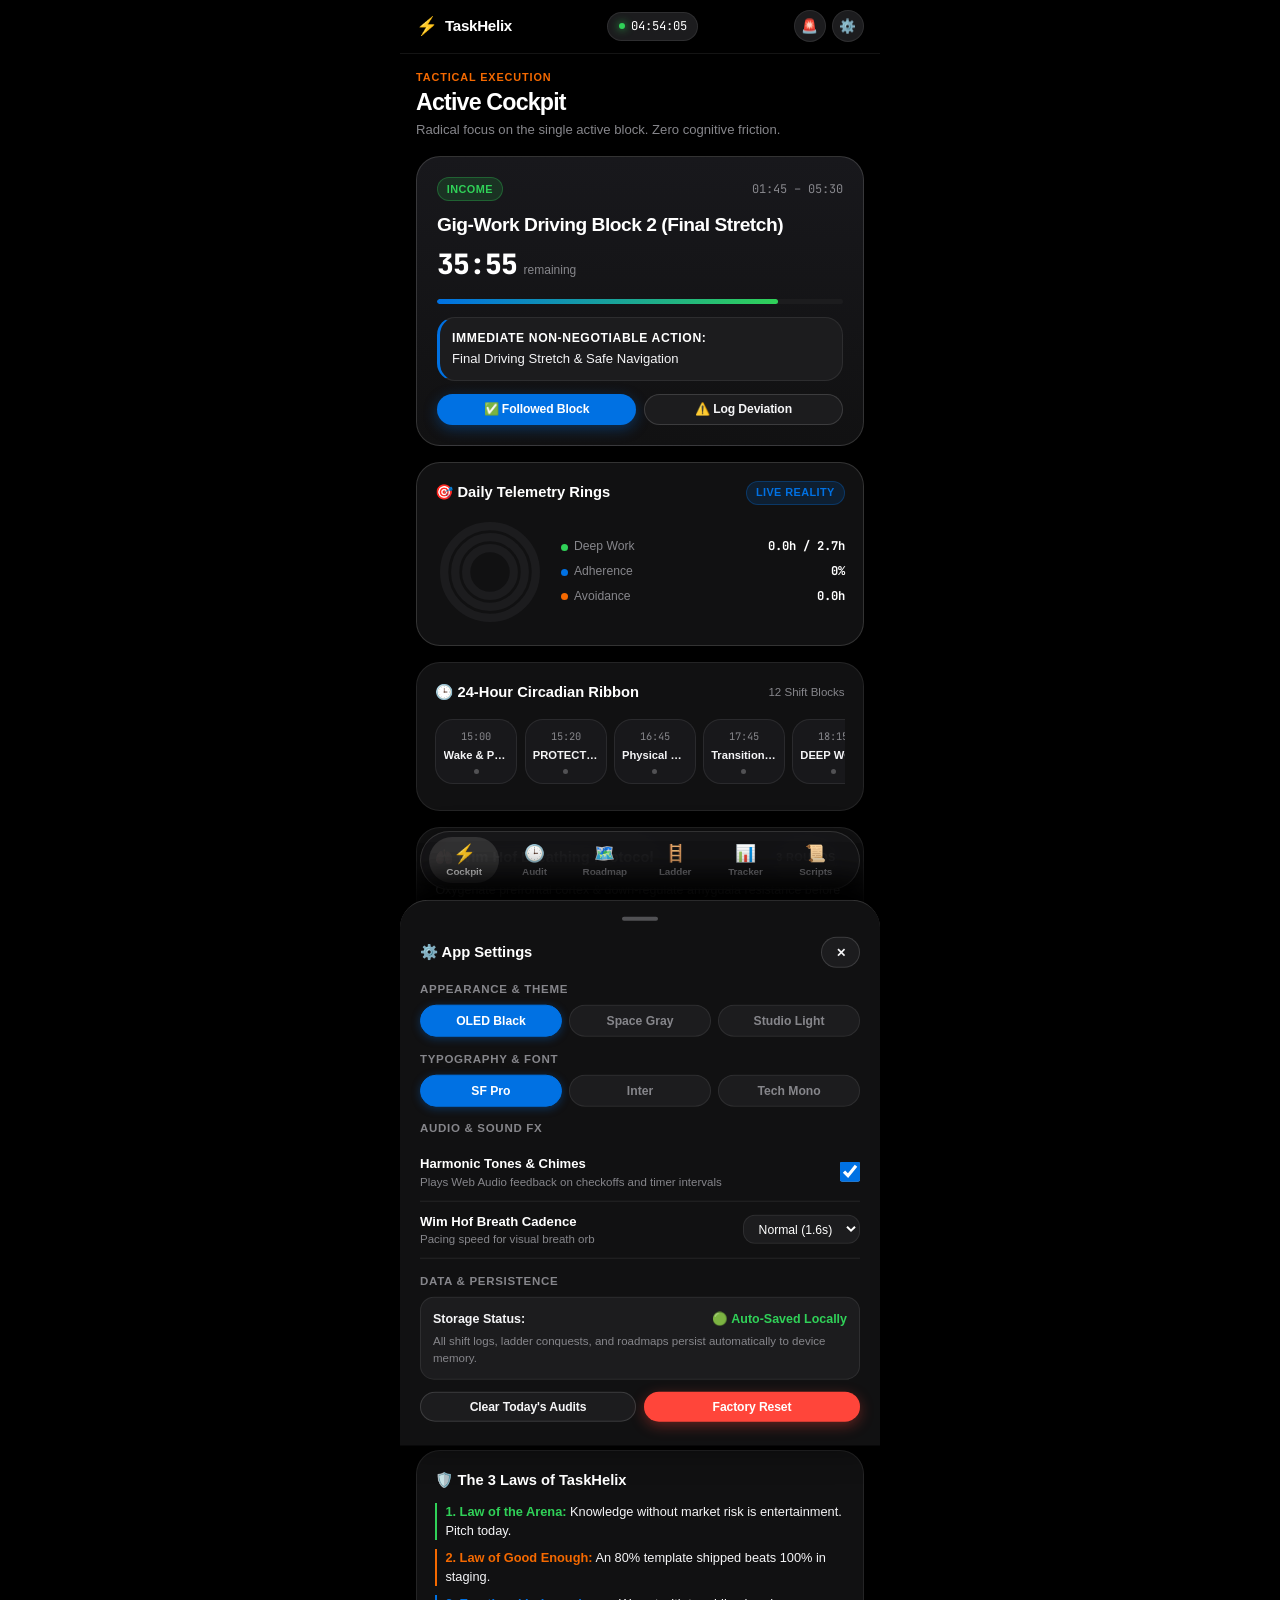
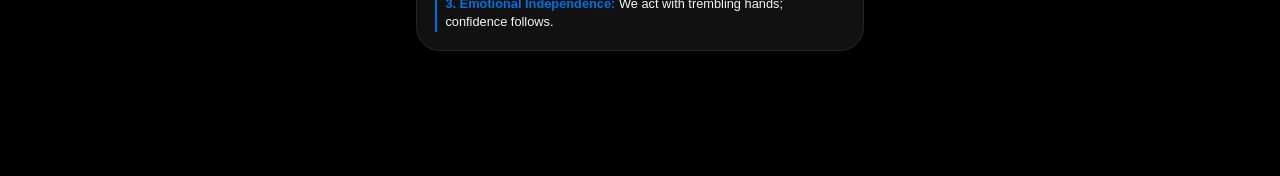
==== commit af49086f: "feat(settings): add app settings drawer with theme selector (OLED/Space Gray/Studio Light), font cus" ====
--- a/TaskHelix app beta 2/index.html
+++ b/TaskHelix app beta 2/index.html
@@ -46,8 +46,8 @@
         <button class="icon-btn" id="btnEmergencyTrigger" aria-label="Emergency Procrastination Reset" onclick="openEmergencySheet()">
           🚨
         </button>
-        <button class="icon-btn" id="btnDataSync" aria-label="Backup & Data Sync" onclick="openDataSheet()">
-          💾
+        <button class="icon-btn" id="btnSettingsTrigger" aria-label="App Settings" onclick="openSettingsSheet()">
+          ⚙️
         </button>
       </div>
     </header>
@@ -475,29 +475,83 @@
     </div>
 
 
-    <!-- 5. Native Slide-Up Bottom Sheet: Data Backup & Sync -->
-    <div class="sheet-backdrop" id="dataSheetBackdrop" onclick="closeDataSheet()"></div>
-    <div class="mobile-sheet" id="dataSheet">
+    <!-- 5. Native Slide-Up Bottom Sheet: Settings & Preferences -->
+    <div class="sheet-backdrop" id="settingsSheetBackdrop" onclick="closeSettingsSheet()"></div>
+    <div class="mobile-sheet" id="settingsSheet">
       <div class="sheet-handle-bar"></div>
       <div class="card-top-row">
-        <span class="card-title-sm">💾 Local Data & Sync</span>
-        <button class="btn-mobile btn-apple-secondary btn-apple-sm" onclick="closeDataSheet()">✕</button>
-      </div>
-
-      <p style="font-size:0.8rem; color:var(--text-platinum); margin-bottom:0.75rem;">
-        All state is saved locally on this device. Export a backup JSON or restore past progress anytime.
-      </p>
-
-      <div class="form-stack">
-        <button class="btn-mobile btn-apple-primary" onclick="exportDataBackup()">
-          📥 Export Backup File (.json)
-        </button>
-        <label class="btn-mobile btn-apple-secondary" style="cursor:pointer; text-align:center;">
-          📤 Restore from Backup
-          <input type="file" id="inputImportFile" accept=".json" style="display:none;" onchange="importDataBackup(event)">
-        </label>
-        <button class="btn-mobile btn-apple-emergency" onclick="resetAllDataConfirm()">
-          ⚠️ Wipe & Reset All Data
+        <span class="card-title-sm">⚙️ App Settings</span>
+        <button class="btn-mobile btn-apple-secondary btn-apple-sm" onclick="closeSettingsSheet()">✕</button>
+      </div>
+
+      <!-- Appearance / Theme -->
+      <div class="settings-section-title">Appearance & Theme</div>
+      <div class="settings-option-grid" role="radiogroup" aria-label="Theme Selection">
+        <button type="button" class="settings-pill-btn active" id="btnThemeOled" onclick="setAppTheme('oled-black')">
+          OLED Black
+        </button>
+        <button type="button" class="settings-pill-btn" id="btnThemeSpace" onclick="setAppTheme('space-gray')">
+          Space Gray
+        </button>
+        <button type="button" class="settings-pill-btn" id="btnThemeLight" onclick="setAppTheme('studio-light')">
+          Studio Light
+        </button>
+      </div>
+
+      <!-- Typography -->
+      <div class="settings-section-title">Typography & Font</div>
+      <div class="settings-option-grid" role="radiogroup" aria-label="Font Selection">
+        <button type="button" class="settings-pill-btn active" id="btnFontSf" onclick="setAppFont('sf-pro')">
+          SF Pro
+        </button>
+        <button type="button" class="settings-pill-btn" id="btnFontInter" onclick="setAppFont('inter')">
+          Inter
+        </button>
+        <button type="button" class="settings-pill-btn" id="btnFontMono" onclick="setAppFont('jetbrains-mono')">
+          Tech Mono
+        </button>
+      </div>
+
+      <!-- Audio & Haptics Feedback -->
+      <div class="settings-section-title">Audio & Sound FX</div>
+      <div class="settings-toggle-row">
+        <div>
+          <div class="settings-toggle-label">Harmonic Tones & Chimes</div>
+          <div class="settings-toggle-desc">Plays Web Audio feedback on checkoffs and timer intervals</div>
+        </div>
+        <input type="checkbox" id="toggleSoundEffects" checked onchange="toggleSoundFx(this.checked)" style="width:20px; height:20px; accent-color:var(--color-apple-blue);">
+      </div>
+
+      <div class="settings-toggle-row">
+        <div>
+          <div class="settings-toggle-label">Wim Hof Breath Cadence</div>
+          <div class="settings-toggle-desc">Pacing speed for visual breath orb</div>
+        </div>
+        <select id="selectWimHofCadence" class="form-input-mobile" style="width:auto; padding:0.35rem 0.65rem; font-size:0.76rem;" onchange="setWimHofPace(this.value)">
+          <option value="1600">Normal (1.6s)</option>
+          <option value="1300">Fast (1.3s)</option>
+          <option value="2000">Slow (2.0s)</option>
+        </select>
+      </div>
+
+      <!-- Data & Persistence Status -->
+      <div class="settings-section-title">Data & Persistence</div>
+      <div style="background:var(--bg-complication); padding:0.75rem; border-radius:14px; margin-bottom:0.75rem; border:1px solid var(--border-subtle);">
+        <div style="display:flex; justify-content:space-between; align-items:center; font-size:0.78rem;">
+          <span style="color:var(--text-frost); font-weight:700;">Storage Status:</span>
+          <span style="color:var(--color-emerald-active); font-weight:700;">🟢 Auto-Saved Locally</span>
+        </div>
+        <p style="font-size:0.72rem; color:var(--text-platinum); margin-top:0.35rem;">
+          All shift logs, ladder conquests, and roadmaps persist automatically to device memory.
+        </p>
+      </div>
+
+      <div style="display:grid; grid-template-columns: 1fr 1fr; gap:0.5rem;">
+        <button class="btn-mobile btn-apple-secondary btn-apple-sm" onclick="clearTodayAuditConfirm()">
+          Clear Today's Audits
+        </button>
+        <button class="btn-mobile btn-apple-emergency btn-apple-sm" onclick="resetAllDataConfirm()">
+          Factory Reset
         </button>
       </div>
     </div>
--- a/TaskHelix app beta 2/styles.css
+++ b/TaskHelix app beta 2/styles.css
@@ -4,7 +4,7 @@
    ========================================================================== */
 
 :root {
-  /* Surfaces & Obsidian Depth */
+  /* Surfaces & Obsidian Depth (Default OLED Black) */
   --bg-app: #000000;
   --bg-card: #111112;
   --bg-card-subtle: #18181b;
@@ -48,6 +48,127 @@
   /* Transitions */
   --trans-fast: 0.18s cubic-bezier(0.16, 1, 0.3, 1);
   --trans-spring: 0.36s cubic-bezier(0.34, 1.56, 0.64, 1);
+}
+
+/* Theme: Deep Space Gray */
+[data-theme="space-gray"] {
+  --bg-app: #121214;
+  --bg-card: #1c1c1f;
+  --bg-card-subtle: #242428;
+  --bg-complication: #2c2c30;
+  --bg-elevated: #36363c;
+  --border-subtle: rgba(255, 255, 255, 0.10);
+  --border-medium: rgba(255, 255, 255, 0.18);
+}
+
+/* Theme: Studio Light (Crisp Apple Frost) */
+[data-theme="studio-light"] {
+  --bg-app: #f5f5f7;
+  --bg-card: #ffffff;
+  --bg-card-subtle: #eaeaea;
+  --bg-complication: #e1e1e6;
+  --bg-elevated: #d6d6dc;
+  --border-subtle: rgba(0, 0, 0, 0.08);
+  --border-medium: rgba(0, 0, 0, 0.14);
+  --border-active: rgba(0, 0, 0, 0.28);
+  --text-white: #111112;
+  --text-frost: #1d1d1f;
+  --text-platinum: #6e6e73;
+  --text-charcoal: #a1a1a6;
+}
+
+[data-theme="studio-light"] .mobile-header {
+  background-color: rgba(245, 245, 247, 0.88);
+}
+
+[data-theme="studio-light"] .mobile-bottom-dock {
+  background-color: rgba(255, 255, 255, 0.92);
+  border-color: rgba(0, 0, 0, 0.12);
+  box-shadow: 0 10px 30px rgba(0, 0, 0, 0.12);
+}
+
+[data-theme="studio-light"] .dock-tab-btn.active {
+  background-color: rgba(0, 0, 0, 0.08);
+  color: #000000;
+}
+
+[data-theme="studio-light"] .dock-tab-btn {
+  color: #6e6e73;
+}
+
+[data-theme="studio-light"] .ring-circle-bg {
+  stroke: #e1e1e6;
+}
+
+/* Font Customization */
+[data-font="sf-pro"] {
+  --font-system: -apple-system, BlinkMacSystemFont, "SF Pro Display", "SF Pro Text", sans-serif;
+}
+
+[data-font="inter"] {
+  --font-system: "Inter", -apple-system, BlinkMacSystemFont, sans-serif;
+}
+
+[data-font="jetbrains-mono"] {
+  --font-system: "JetBrains Mono", monospace;
+}
+
+/* Settings Card Component Styles */
+.settings-section-title {
+  font-size: 0.72rem;
+  font-weight: 700;
+  text-transform: uppercase;
+  letter-spacing: 0.06em;
+  color: var(--text-platinum);
+  margin-bottom: 0.45rem;
+  margin-top: 0.85rem;
+}
+
+.settings-option-grid {
+  display: grid;
+  grid-template-columns: repeat(3, 1fr);
+  gap: 0.45rem;
+  margin-bottom: 0.85rem;
+}
+
+.settings-pill-btn {
+  background-color: var(--bg-complication);
+  border: 1px solid var(--border-subtle);
+  border-radius: var(--radius-pill);
+  color: var(--text-platinum);
+  font-family: var(--font-system);
+  font-size: 0.76rem;
+  font-weight: 600;
+  padding: 0.5rem 0.35rem;
+  text-align: center;
+  cursor: pointer;
+  transition: all var(--trans-fast);
+}
+
+.settings-pill-btn.active {
+  background-color: var(--color-apple-blue);
+  color: #ffffff;
+  border-color: var(--color-apple-blue);
+  box-shadow: 0 2px 8px var(--color-apple-blue-glow);
+}
+
+.settings-toggle-row {
+  display: flex;
+  justify-content: space-between;
+  align-items: center;
+  padding: 0.65rem 0;
+  border-bottom: 1px solid var(--border-subtle);
+}
+
+.settings-toggle-label {
+  font-size: 0.82rem;
+  font-weight: 600;
+  color: var(--text-white);
+}
+
+.settings-toggle-desc {
+  font-size: 0.72rem;
+  color: var(--text-platinum);
 }
 
 /* --------------------------------------------------------------------------
